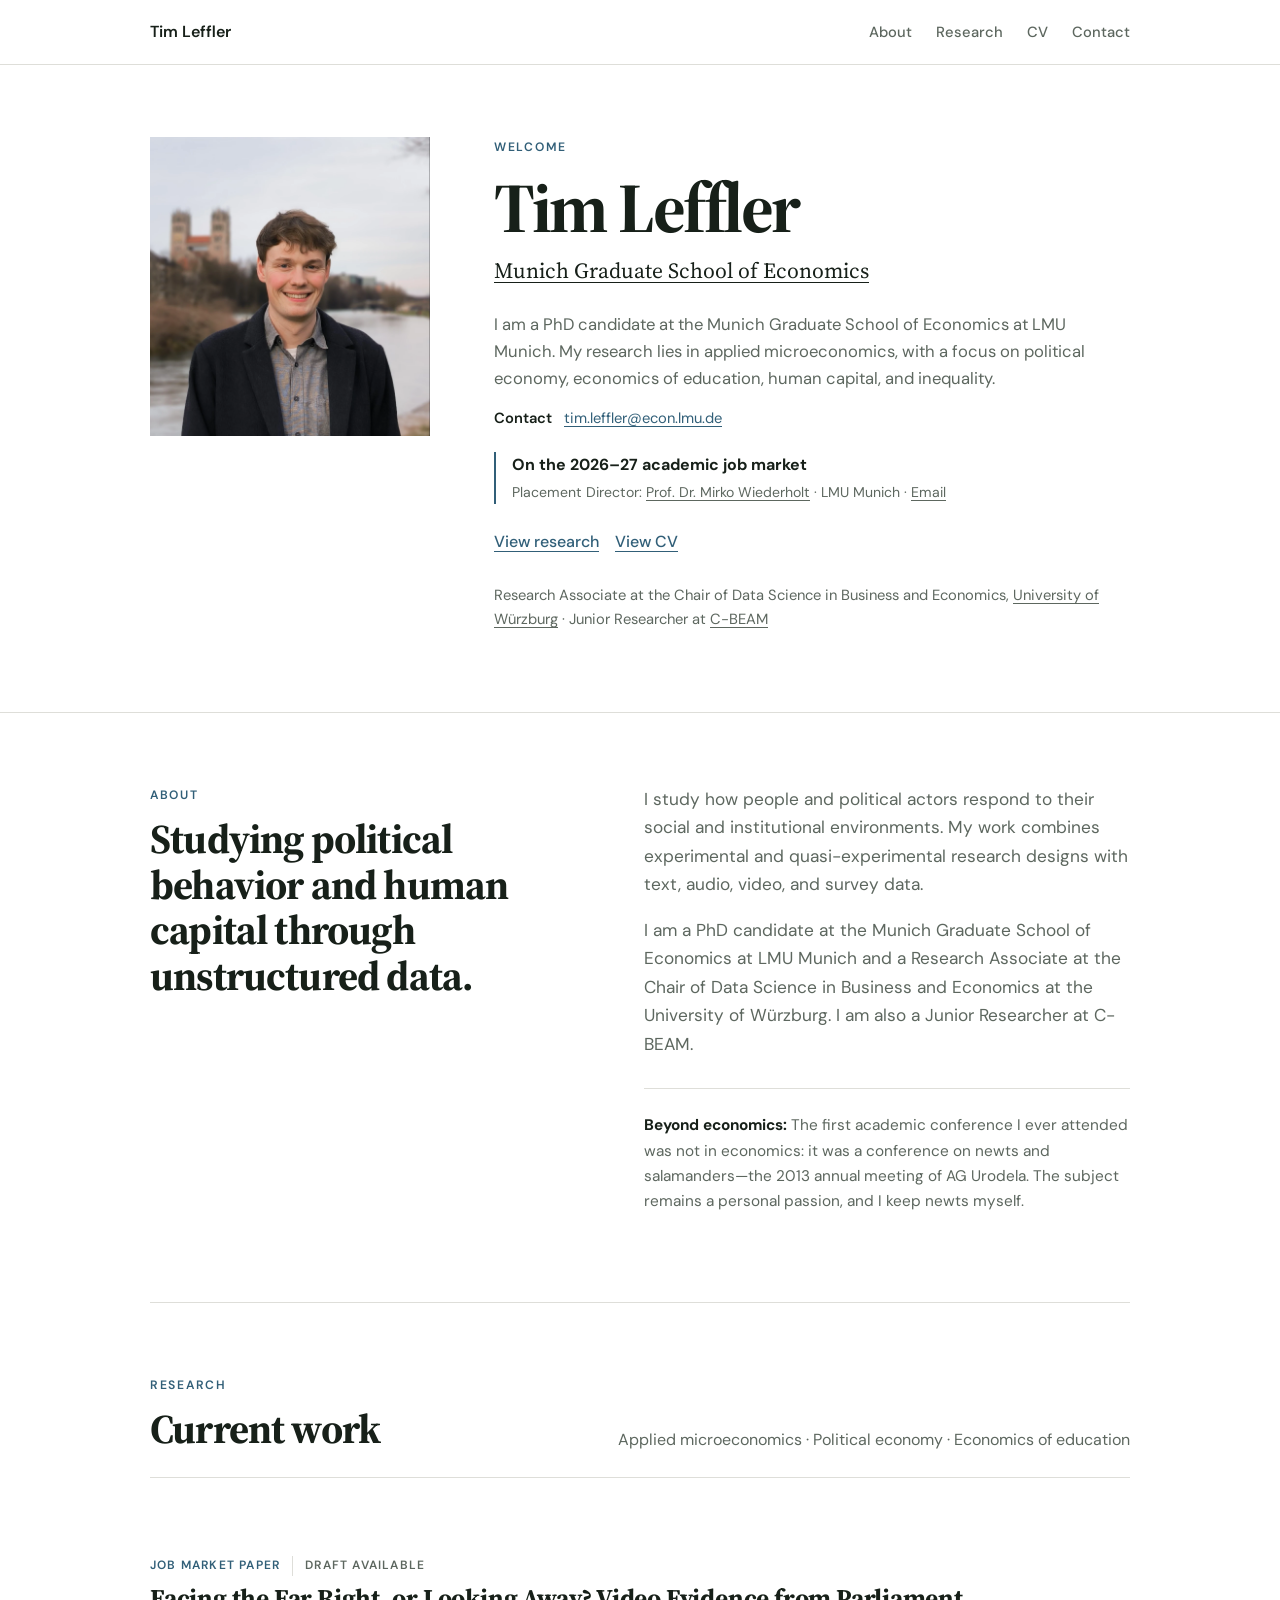
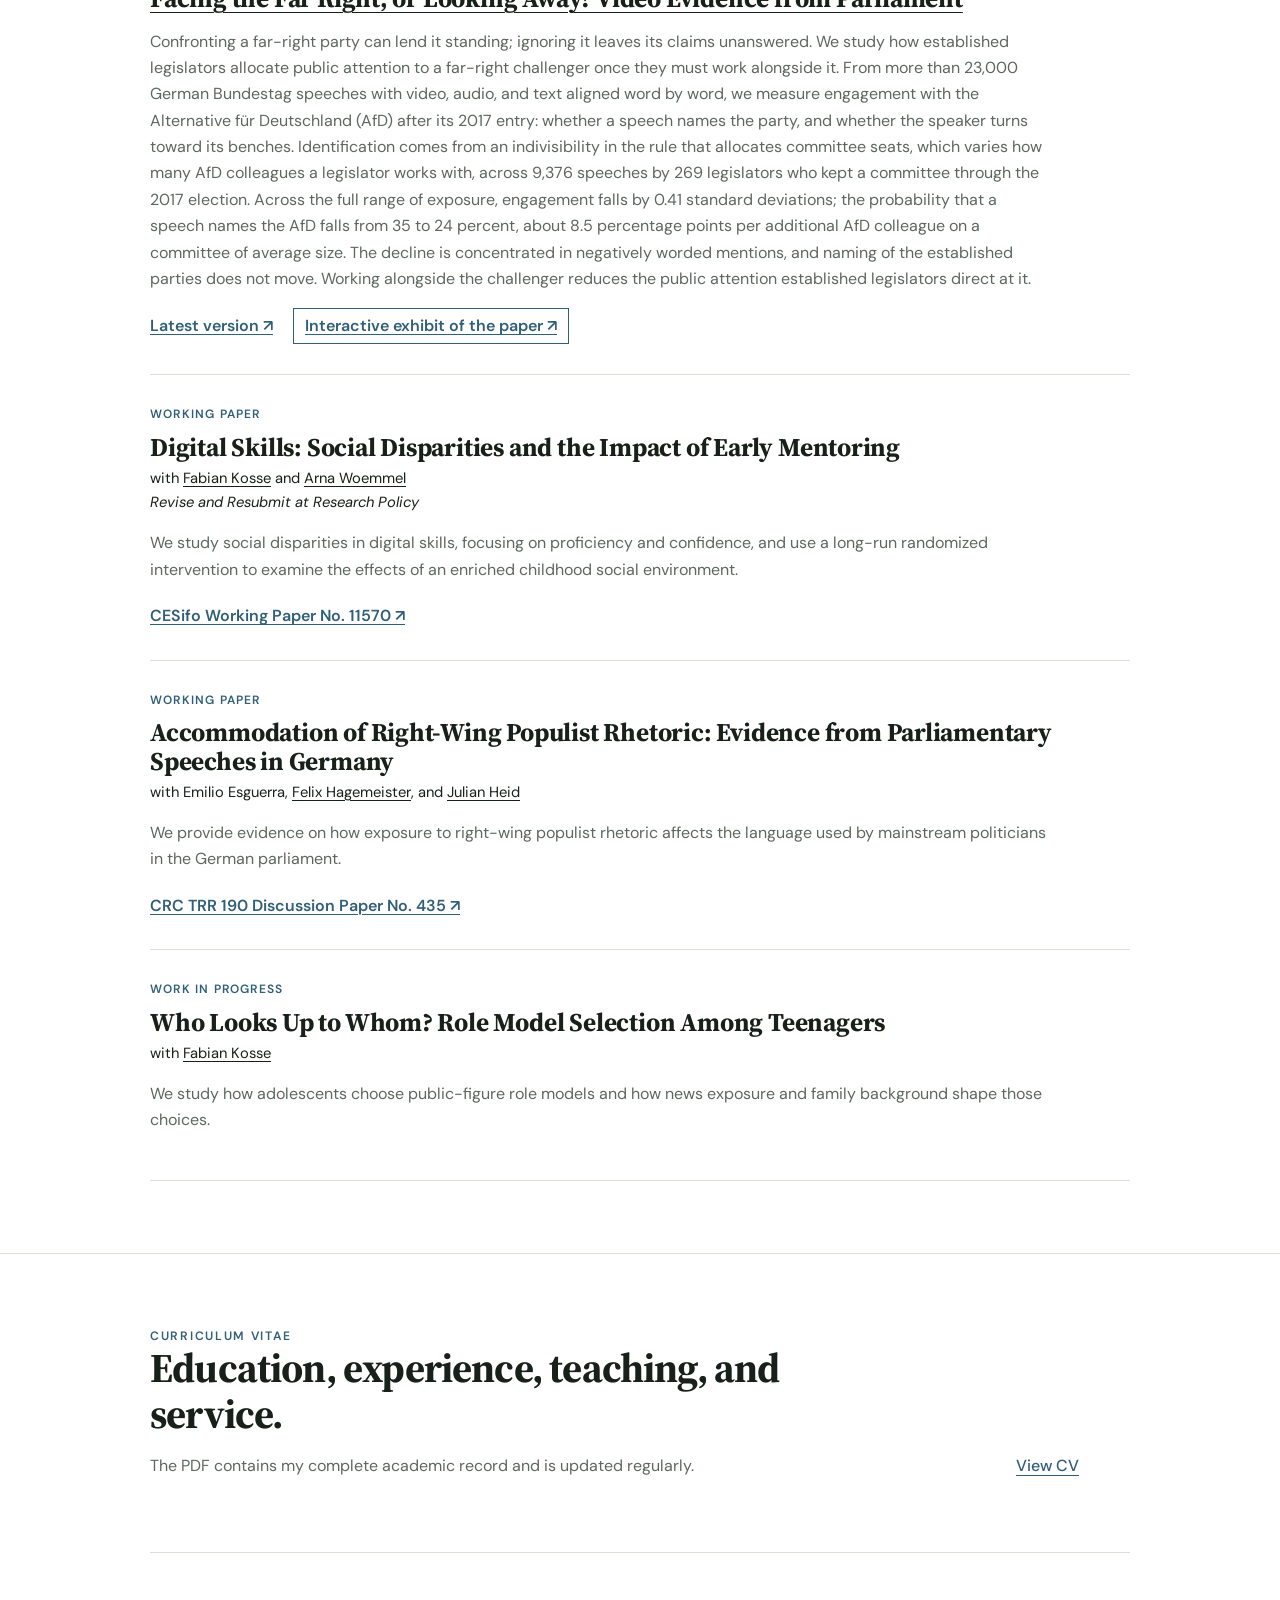
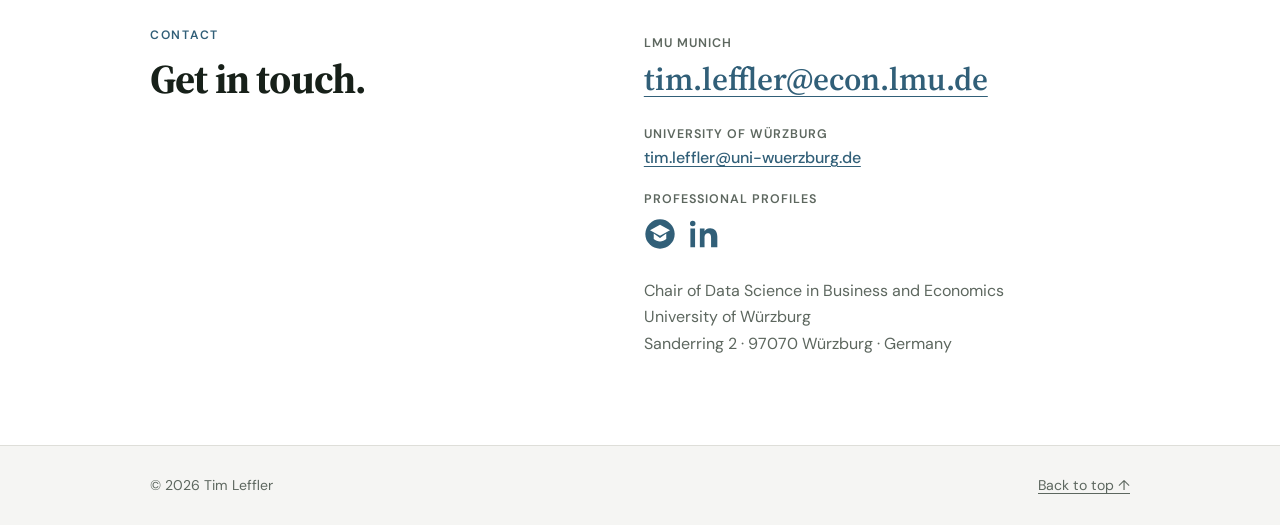
==== index.html @ 572070c0 "Add welcome greeting to homepage" ====
<!doctype html>
<html lang="en">
<head>
  <meta charset="utf-8">
  <meta name="viewport" content="width=device-width, initial-scale=1">
  <meta name="description" content="Tim Leffler is a PhD candidate at the Munich Graduate School of Economics researching political economy, economics of education, human capital, and inequality.">
  <meta name="robots" content="index, follow">
  <meta name="theme-color" content="#f7f5f0">
  <title>Tim Leffler | PhD Candidate in Economics</title>
  <link rel="canonical" href="https://tim-leffler.github.io/">
  <meta property="og:type" content="profile">
  <meta property="og:title" content="Tim Leffler | PhD Candidate in Economics">
  <meta property="og:description" content="Research in political economy, economics of education, human capital, and inequality.">
  <meta property="og:url" content="https://tim-leffler.github.io/">
  <meta property="og:image" content="https://tim-leffler.github.io/assets/Foto_Tim_Leffler.webp">
  <script type="application/ld+json">
  {
    "@context": "https://schema.org",
    "@type": "ProfilePage",
    "url": "https://tim-leffler.github.io/",
    "mainEntity": {
      "@type": "Person",
      "name": "Tim Leffler",
      "url": "https://tim-leffler.github.io/",
      "image": "https://tim-leffler.github.io/assets/Foto_Tim_Leffler.webp",
      "jobTitle": "PhD Candidate in Economics",
      "description": "PhD candidate at the Munich Graduate School of Economics researching political economy, economics of education, human capital, and inequality.",
      "affiliation": [
        {
          "@type": "CollegeOrUniversity",
          "name": "Munich Graduate School of Economics, LMU Munich",
          "url": "https://www.econ.lmu.de/en/faculty/mgse/"
        },
        {
          "@type": "CollegeOrUniversity",
          "name": "University of Würzburg",
          "url": "https://www.wiwi.uni-wuerzburg.de/vwl8/"
        },
        {
          "@type": "Organization",
          "name": "C-BEAM",
          "url": "https://sites.google.com/view/cbeam/our-team"
        }
      ]
    }
  }
  </script>
  <link rel="preconnect" href="https://fonts.googleapis.com">
  <link rel="preconnect" href="https://fonts.gstatic.com" crossorigin>
  <link href="https://fonts.googleapis.com/css2?family=DM+Sans:wght@400;500;600&family=Source+Serif+4:opsz,wght@8..60,500;8..60,600&display=swap" rel="stylesheet">
  <link rel="stylesheet" href="styles.css?v=20261105-exhibit">
</head>
<body>
  <a class="skip-link" href="#main">Skip to content</a>

  <header class="site-header">
    <nav class="nav shell" aria-label="Primary navigation">
      <a class="wordmark" href="#top">Tim Leffler</a>
      <div class="nav-links">
        <a href="#about">About</a>
        <a href="#research">Research</a>
        <a href="#cv">CV</a>
        <a href="#contact">Contact</a>
      </div>
    </nav>
  </header>

  <main id="main">
    <section class="hero shell" id="top">
      <figure class="portrait">
        <img src="assets/Foto_Tim_Leffler.webp" alt="Portrait of Tim Leffler" width="1152" height="1232">
      </figure>
      <div class="hero-copy">
        <p class="eyebrow">Welcome</p>
        <h1>Tim Leffler</h1>
        <p class="hero-affiliation">
          <a href="https://www.econ.lmu.de/en/faculty/mgse/">Munich Graduate School of Economics</a>
        </p>
        <p class="hero-intro">
          I am a PhD candidate at the Munich Graduate School of Economics at LMU Munich.
          My research lies in applied microeconomics, with a focus on political economy,
          economics of education, human capital, and inequality.
        </p>
        <p class="hero-email">
          <span>Contact</span>
          <a href="mailto:tim.leffler@econ.lmu.de" data-goatcounter-click="contact-lmu-header">tim.leffler@econ.lmu.de</a>
        </p>
        <div class="job-market-note">
          <p><strong>On the 2026–27 academic job market</strong></p>
          <p>
            Placement Director: <a href="https://sites.google.com/view/mirkowiederholt/startseite">Prof. Dr. Mirko Wiederholt</a> · LMU Munich ·
            <a href="mailto:mirko.wiederholt@econ.lmu.de">Email</a>
          </p>
        </div>
        <div class="hero-actions">
          <a class="button button-primary" href="#research">View research</a>
          <a class="button button-secondary" href="assets/CV_Tim_Leffler.pdf?v=20261104-teaching-present" target="_blank" rel="noopener" data-goatcounter-click="download-cv">View CV</a>
        </div>
        <p class="current-roles">
          Research Associate at the Chair of Data Science in Business and Economics,
          <a href="https://www.wiwi.uni-wuerzburg.de/vwl8/">University of Würzburg</a>
          · Junior Researcher at
          <a href="https://sites.google.com/view/cbeam/our-team">C-BEAM</a>
        </p>
      </div>
    </section>

    <section class="section section-muted" id="about">
      <div class="shell two-column">
        <div>
          <p class="section-kicker">About</p>
          <h2>Studying political behavior and human capital through unstructured data.</h2>
        </div>
        <div class="body-copy">
          <p>
            I study how people and political actors respond to their social and
            institutional environments. My work combines experimental and
            quasi-experimental research designs with text, audio, video, and survey data.
          </p>
          <p>
            I am a PhD candidate at the Munich Graduate School of Economics at LMU Munich
            and a Research Associate at the Chair of Data Science in Business and Economics
            at the University of Würzburg. I am also a Junior Researcher at C-BEAM.
          </p>
          <p class="personal-note">
            <strong>Beyond economics:</strong> The first academic conference I ever
            attended was not in economics: it was a conference on newts and
            salamanders—the 2013 annual meeting of AG Urodela. The subject remains a
            personal passion, and I keep newts myself.
          </p>
        </div>
      </div>
    </section>

    <section class="section shell" id="research">
      <div class="section-heading">
        <div>
          <p class="section-kicker">Research</p>
          <h2>Current work</h2>
        </div>
        <p>Applied microeconomics · Political economy · Economics of education</p>
      </div>

      <article class="paper paper-featured">
        <div class="paper-meta">
          <span>Job Market Paper</span>
          <span class="status">Draft available</span>
        </div>
        <h3><a href="papers/facing-the-far-right/" data-goatcounter-click="download-jmp">Facing the Far Right, or Looking Away? Video Evidence from Parliament</a></h3>
        <p>
          Confronting a far-right party can lend it standing; ignoring it leaves its claims
          unanswered. We study how established legislators allocate public attention to a
          far-right challenger once they must work alongside it. From more than 23,000
          German Bundestag speeches with video, audio, and text aligned word by word, we
          measure engagement with the Alternative für Deutschland (AfD) after its 2017
          entry: whether a speech names the party, and whether the speaker turns toward its
          benches. Identification comes from an indivisibility in the rule that allocates
          committee seats, which varies how many AfD colleagues a legislator works with,
          across 9,376 speeches by 269 legislators who kept a committee through the 2017
          election. Across the full range of exposure, engagement falls by 0.41 standard
          deviations; the probability that a speech names the AfD falls from 35 to 24
          percent, about 8.5 percentage points per additional AfD colleague on a committee
          of average size. The decline is concentrated in negatively worded mentions, and
          naming of the established parties does not move. Working alongside the challenger
          reduces the public attention established legislators direct at it.
        </p>
        <div class="paper-links">
          <a class="paper-link" href="papers/facing-the-far-right/" data-goatcounter-click="download-jmp">Latest version <span aria-hidden="true">↗</span></a>
          <a class="exhibit-link" href="papers/facing-the-far-right/exhibit/" data-goatcounter-click="jmp-interactive-exhibit">Interactive exhibit of the paper <span aria-hidden="true">↗</span></a>
        </div>
      </article>

      <div class="paper-list">
        <article class="paper">
          <div class="paper-meta"><span>Working Paper</span></div>
          <h3>Digital Skills: Social Disparities and the Impact of Early Mentoring</h3>
          <p class="coauthors">with <a href="https://sites.google.com/site/fabiankosse">Fabian Kosse</a> and <a href="https://www.arnawoemmel.com">Arna Woemmel</a><br><em>Revise and Resubmit at Research Policy</em></p>
          <p>
            We study social disparities in digital skills, focusing on proficiency and
            confidence, and use a long-run randomized intervention to examine the effects
            of an enriched childhood social environment.
          </p>
          <a class="paper-link" href="https://www.ifo.de/DocDL/cesifo1_wp11570.pdf" data-goatcounter-click="digital-skills-paper">CESifo Working Paper No. 11570 <span aria-hidden="true">↗</span></a>
        </article>

        <article class="paper">
          <div class="paper-meta"><span>Working Paper</span></div>
          <h3>Accommodation of Right-Wing Populist Rhetoric: Evidence from Parliamentary Speeches in Germany</h3>
          <p class="coauthors">with Emilio Esguerra, <a href="https://sites.google.com/view/felix-hagemeister/home">Felix Hagemeister</a>, and <a href="https://sites.google.com/view/julian-heid/home">Julian Heid</a></p>
          <p>
            We provide evidence on how exposure to right-wing populist rhetoric affects
            the language used by mainstream politicians in the German parliament.
          </p>
          <a class="paper-link" href="https://rationality-and-competition.de/wp-content/uploads/discussion_paper/435.pdf" data-goatcounter-click="accommodation-paper">CRC TRR 190 Discussion Paper No. 435 <span aria-hidden="true">↗</span></a>
        </article>

        <article class="paper">
          <div class="paper-meta"><span>Work in Progress</span></div>
          <h3>Who Looks Up to Whom? Role Model Selection Among Teenagers</h3>
          <p class="coauthors">with <a href="https://sites.google.com/site/fabiankosse">Fabian Kosse</a></p>
          <p>
            We study how adolescents choose public-figure role models and how news
            exposure and family background shape those choices.
          </p>
        </article>
      </div>
    </section>

    <section class="section section-accent" id="cv">
      <div class="shell cv-panel">
        <div>
          <p class="section-kicker">Curriculum Vitae</p>
          <h2>Education, experience, teaching, and service.</h2>
          <p>The PDF contains my complete academic record and is updated regularly.</p>
        </div>
        <div class="cv-actions">
          <a class="button button-light" href="assets/CV_Tim_Leffler.pdf?v=20261104-teaching-present" target="_blank" rel="noopener" data-goatcounter-click="download-cv">View CV</a>
        </div>
      </div>
    </section>

    <section class="section shell" id="contact">
      <div class="two-column contact-grid">
        <div>
          <p class="section-kicker">Contact</p>
          <h2>Get in touch.</h2>
        </div>
        <div class="contact-details">
          <div class="contact-email-list">
            <p>
              <span>LMU Munich</span>
              <a class="email" href="mailto:tim.leffler@econ.lmu.de">tim.leffler@econ.lmu.de</a>
            </p>
            <p>
              <span>University of Würzburg</span>
              <a class="email-secondary" href="mailto:tim.leffler@uni-wuerzburg.de">tim.leffler@uni-wuerzburg.de</a>
            </p>
            <div class="profile-group">
              <span>Professional profiles</span>
              <div class="profile-links">
                <a class="profile-icon" href="https://scholar.google.com/citations?user=oAqFFsoAAAAJ&amp;hl=en" target="_blank" rel="noopener" aria-label="Google Scholar" title="Google Scholar">
                  <svg viewBox="0 0 24 24" aria-hidden="true">
                    <circle cx="12" cy="12" r="11"></circle>
                    <path d="M4.5 9.2 12 5l7.5 4.2L12 13.4 4.5 9.2Zm2.8 2.5v4.1c2.7 2.4 6.7 2.4 9.4 0v-4.1L12 15l-4.7-3.3Z"></path>
                  </svg>
                </a>
                <a class="profile-icon" href="https://www.linkedin.com/in/tim-leffler-196843194/" target="_blank" rel="noopener" aria-label="LinkedIn" title="LinkedIn">
                  <svg viewBox="0 0 24 24" aria-hidden="true">
                    <path d="M5.3 7.8H1.8V22h3.5V7.8ZM3.55 2A2.05 2.05 0 1 0 3.55 6.1 2.05 2.05 0 0 0 3.55 2ZM22 13.9c0-4.3-2.3-6.3-5.4-6.3-2.5 0-3.6 1.4-4.2 2.3V7.8H8.9V22h3.5v-7c0-1.8.3-3.6 2.6-3.6 2.2 0 2.3 2.1 2.3 3.7V22H22v-8.1Z"></path>
                  </svg>
                </a>
              </div>
            </div>
          </div>
          <p>Chair of Data Science in Business and Economics<br>University of Würzburg<br>Sanderring 2 · 97070 Würzburg · Germany</p>
        </div>
      </div>
    </section>
  </main>

  <footer>
    <div class="shell footer-inner">
      <p>© <span id="year">2026</span> Tim Leffler</p>
      <a href="#top">Back to top ↑</a>
    </div>
  </footer>

  <script>
    document.getElementById("year").textContent = new Date().getFullYear();
  </script>
  <script data-goatcounter="https://tim-leffler.goatcounter.com/count"
          async src="https://gc.zgo.at/count.js"></script>
</body>
</html>
---- styles.css ----
:root {
  --ink: #172019;
  --muted: #5d675f;
  --paper: #f5f5f3;
  --white: #ffffff;
  --line: #deded9;
  --green: #315f78;
  --green-dark: #24485c;
  --sage: #edf2f4;
  --serif: "Source Serif 4", Georgia, serif;
  --sans: "DM Sans", Arial, sans-serif;
}

* { box-sizing: border-box; }
html { scroll-behavior: smooth; }
body {
  margin: 0;
  background: var(--white);
  color: var(--ink);
  font-family: var(--sans);
  font-size: 16px;
  line-height: 1.65;
  -webkit-font-smoothing: antialiased;
}
a { color: inherit; text-decoration-thickness: 1px; text-underline-offset: .2em; }
a:hover { color: var(--green); }
.shell { width: min(980px, calc(100% - 48px)); margin-inline: auto; }
.skip-link {
  position: absolute;
  left: 16px;
  top: -80px;
  background: var(--ink);
  color: white;
  padding: 10px 16px;
  z-index: 20;
}
.skip-link:focus { top: 16px; }

.site-header {
  background: var(--white);
  border-bottom: 1px solid var(--line);
}
.nav { min-height: 64px; display: flex; align-items: center; justify-content: space-between; }
.wordmark { font-family: var(--sans); font-size: 1rem; font-weight: 600; text-decoration: none; }
.nav-links { display: flex; gap: 24px; }
.nav-links a { color: var(--muted); font-size: .92rem; font-weight: 500; text-decoration: none; }
.nav-links a:hover { color: var(--ink); }

.hero {
  padding-block: 72px 80px;
  display: grid;
  grid-template-columns: 280px minmax(0, 1fr);
  gap: 64px;
  align-items: start;
}
.eyebrow, .section-kicker, .card-label {
  margin: 0 0 12px;
  color: var(--green);
  font-size: .76rem;
  font-weight: 600;
  letter-spacing: .14em;
  text-transform: uppercase;
}
h1, h2, h3 { font-family: var(--serif); line-height: 1.12; }
h1 { margin: 0; font-size: clamp(2.7rem, 6vw, 4.4rem); letter-spacing: -.035em; }
h2 { margin: 0; font-size: clamp(1.8rem, 3.2vw, 2.7rem); letter-spacing: -.02em; }
h3 { margin: 8px 0 10px; font-size: clamp(1.25rem, 2vw, 1.6rem); letter-spacing: -.008em; }
.hero-affiliation { margin: 5px 0 22px; font-family: var(--serif); font-size: 1.35rem; }
.hero-intro { max-width: 640px; margin: 0; color: var(--muted); font-size: 1.04rem; }
.hero-email { margin: 13px 0 0; color: var(--muted); font-size: .92rem; }
.hero-email span { margin-right: 8px; color: var(--ink); font-weight: 600; }
.hero-email a { color: var(--green); }
.job-market-note { margin-top: 22px; padding-left: 16px; border-left: 2px solid var(--green); }
.job-market-note p { margin: 0; }
.job-market-note p + p { margin-top: 2px; color: var(--muted); font-size: .88rem; }
.hero-actions { display: flex; gap: 16px; margin-top: 25px; flex-wrap: wrap; }
.button {
  display: inline-flex;
  min-height: auto;
  padding: 0;
  align-items: center;
  justify-content: center;
  border: 0;
  font-weight: 500;
  text-decoration: underline;
  text-underline-offset: .22em;
}
.button-primary { background: transparent; color: var(--green); }
.button-primary:hover { background: transparent; color: var(--green-dark); }
.button-secondary { color: var(--green); }
.button-secondary:hover { background: transparent; }

.portrait {
  margin: 0;
  overflow: hidden;
  background: var(--paper);
}
.portrait img {
  display: block;
  width: 100%;
  height: auto;
}
.current-roles { margin: 28px 0 0; color: var(--muted); font-size: .92rem; }

.section { padding-block: 72px; scroll-margin-top: 64px; border-top: 1px solid var(--line); }
.section-muted { background: var(--white); }
.two-column { display: grid; grid-template-columns: minmax(0, .9fr) minmax(0, 1.1fr); gap: 96px; }
.body-copy { color: var(--muted); font-size: 1.08rem; }
.body-copy p:first-child { margin-top: 0; }
.personal-note {
  margin-top: 30px;
  padding-top: 24px;
  border-top: 1px solid var(--line);
  font-size: .96rem;
}
.personal-note strong { color: var(--ink); }
.section-heading {
  display: flex;
  align-items: end;
  justify-content: space-between;
  gap: 40px;
  margin-bottom: 48px;
  padding-bottom: 24px;
  border-bottom: 1px solid var(--line);
}
.section-heading > p { margin: 0; color: var(--muted); text-align: right; }

.paper { padding: 30px 0; border-bottom: 1px solid var(--line); }
.paper-featured { margin: 0; padding: 30px 0; background: transparent; border: 0; border-bottom: 1px solid var(--line); }
.paper-meta { display: flex; gap: 12px; align-items: center; color: var(--green); font-size: .75rem; font-weight: 600; letter-spacing: .1em; text-transform: uppercase; }
.paper-meta .status { padding-left: 12px; border-left: 1px solid var(--line); color: var(--muted); }
.paper p { max-width: 900px; color: var(--muted); }
.paper .coauthors { margin-top: -6px; color: var(--ink); font-size: .92rem; }
.paper-link { display: inline-block; margin-top: 4px; color: var(--green); font-weight: 600; }
.paper-links { display: flex; flex-wrap: wrap; align-items: center; gap: 12px 20px; margin-top: 10px; }
.paper-links .paper-link { margin-top: 0; }
.exhibit-link {
  display: inline-block;
  padding: 7px 11px;
  border: 1px solid var(--green);
  color: var(--green);
  font-weight: 600;
  line-height: 1.25;
}
.exhibit-link:hover { background: var(--green); color: var(--white); }

.section-accent { background: var(--white); color: var(--ink); }
.section-accent .section-kicker { color: var(--green); }
.cv-panel { display: flex; align-items: end; justify-content: space-between; gap: 64px; }
.cv-panel p { margin-bottom: 0; color: var(--muted); }
.cv-actions { min-width: 165px; display: grid; gap: 14px; }
.button-light { background: transparent; color: var(--green); }
.button-light:hover { background: transparent; color: var(--green-dark); }
.text-link-light { color: var(--green); font-weight: 500; text-align: left; }
.text-link-light:hover { color: var(--green-dark); }

.contact-grid { align-items: start; }
.contact-details { padding-top: 8px; }
.email { color: var(--green); font-family: var(--serif); font-size: clamp(1.3rem, 2.8vw, 2rem); font-weight: 600; }
.contact-email-list p { margin: 0 0 18px; }
.contact-email-list span { display: block; color: var(--muted); font-size: .78rem; font-weight: 600; letter-spacing: .08em; text-transform: uppercase; }
.profile-group { margin-bottom: 18px; }
.profile-links { display: flex; gap: 12px; margin-top: 8px; }
.profile-icon { display: inline-flex; width: 32px; height: 32px; color: var(--green); text-decoration: none; }
.profile-icon:hover { color: var(--green-dark); }
.profile-icon svg { display: block; width: 100%; height: 100%; fill: currentColor; }
.profile-icon:first-child svg path { fill: var(--white); }
.email-secondary { color: var(--green); font-size: 1rem; font-weight: 500; }
.contact-details p { margin-top: 28px; color: var(--muted); }
.contact-details .contact-email-list p { margin-top: 0; }

footer { padding-block: 28px; background: var(--paper); border-top: 1px solid var(--line); }
.footer-inner { display: flex; justify-content: space-between; color: var(--muted); font-size: .88rem; }
.footer-inner p { margin: 0; }

@media (max-width: 820px) {
  .shell { width: min(100% - 32px, 680px); }
  .nav-links { gap: 18px; }
  .nav-links a:nth-child(1) { display: none; }
  .hero { padding-block: 56px 64px; grid-template-columns: 220px minmax(0, 1fr); gap: 40px; }
  .two-column { grid-template-columns: 1fr; gap: 32px; }
  .section { padding-block: 72px; }
  .section-heading, .cv-panel { align-items: start; flex-direction: column; }
  .section-heading > p { text-align: left; }
  .cv-actions { width: 100%; }
  .paper-featured { padding: 28px; }
}

@media (max-width: 520px) {
  .nav { min-height: 64px; }
  .nav-links { gap: 14px; }
  .nav-links a { font-size: .84rem; }
  .hero { padding-top: 56px; }
  .hero { grid-template-columns: 1fr; gap: 32px; }
  .portrait { width: min(76vw, 300px); }
  .paper-meta { align-items: flex-start; flex-direction: column; gap: 5px; }
  .paper-meta .status { padding-left: 0; border-left: 0; }
  .footer-inner { gap: 12px; flex-direction: column; }
}

@media (prefers-reduced-motion: reduce) {
  html { scroll-behavior: auto; }
}
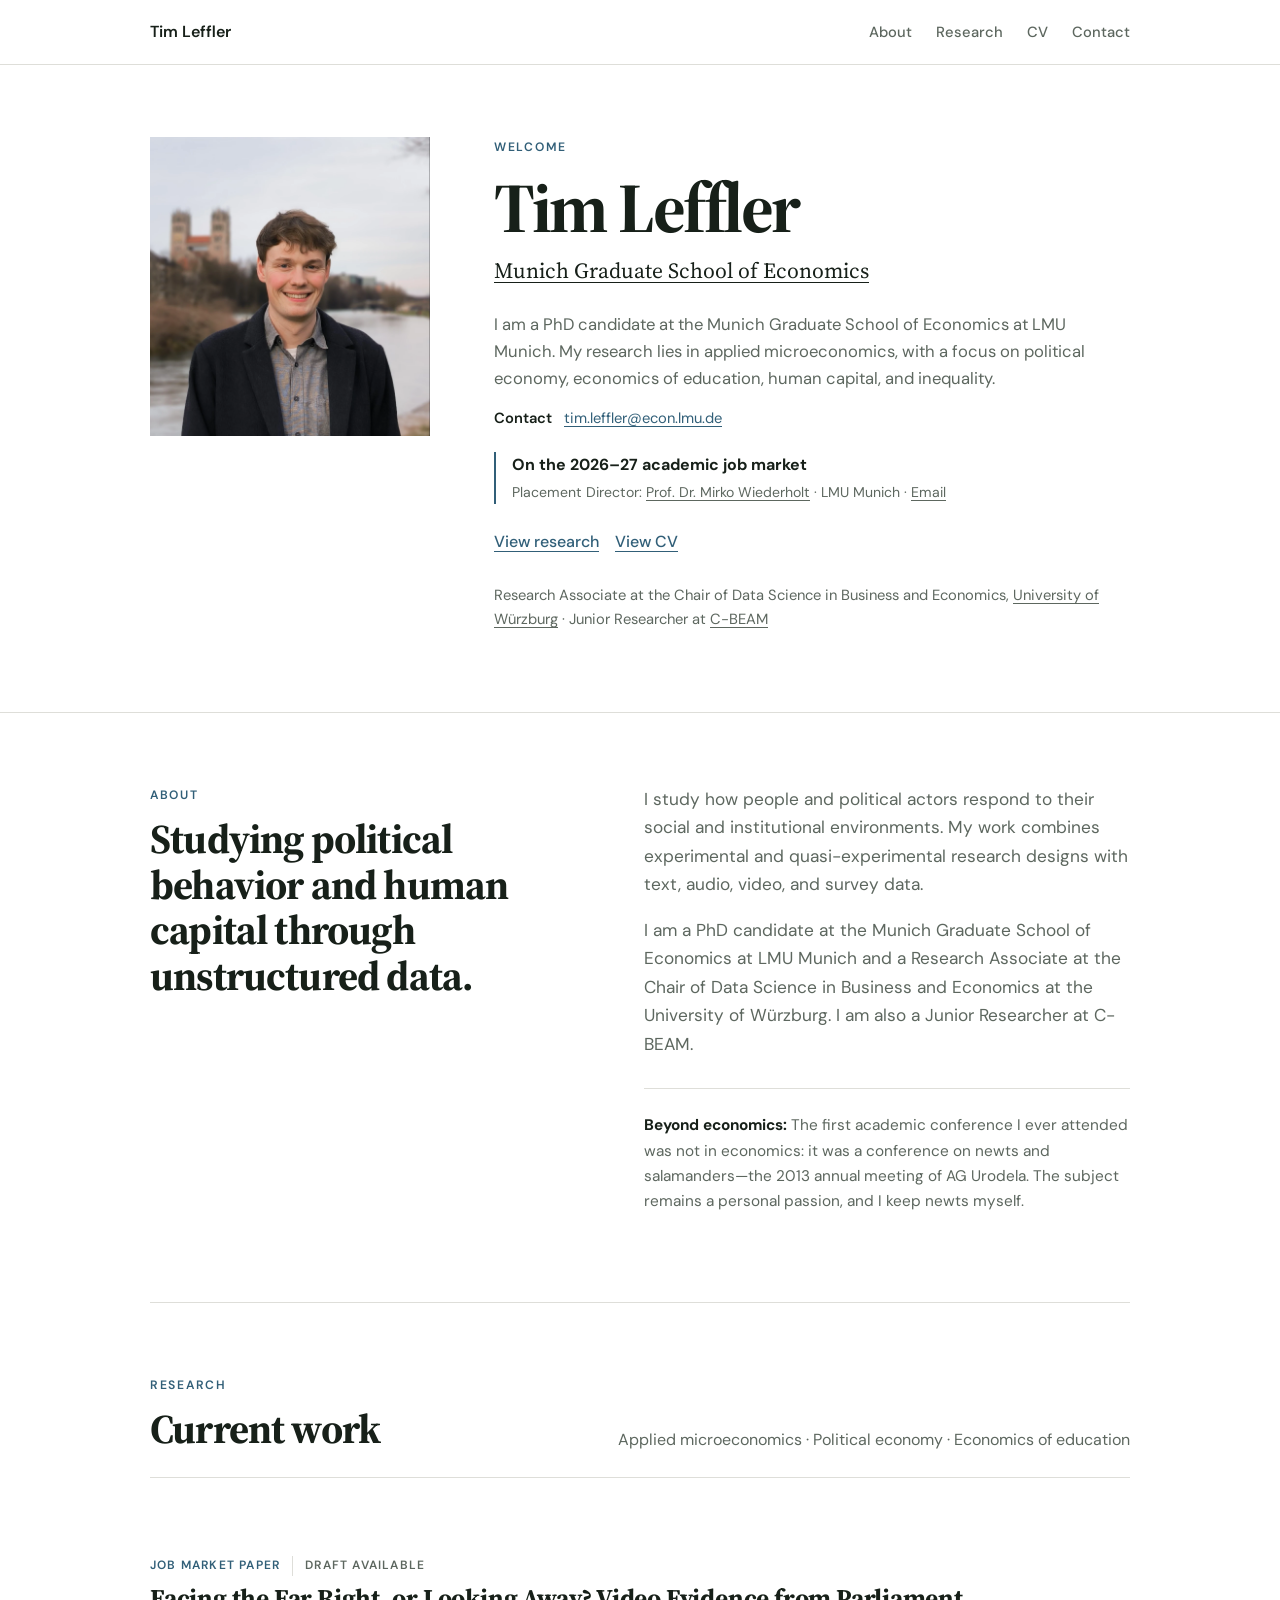
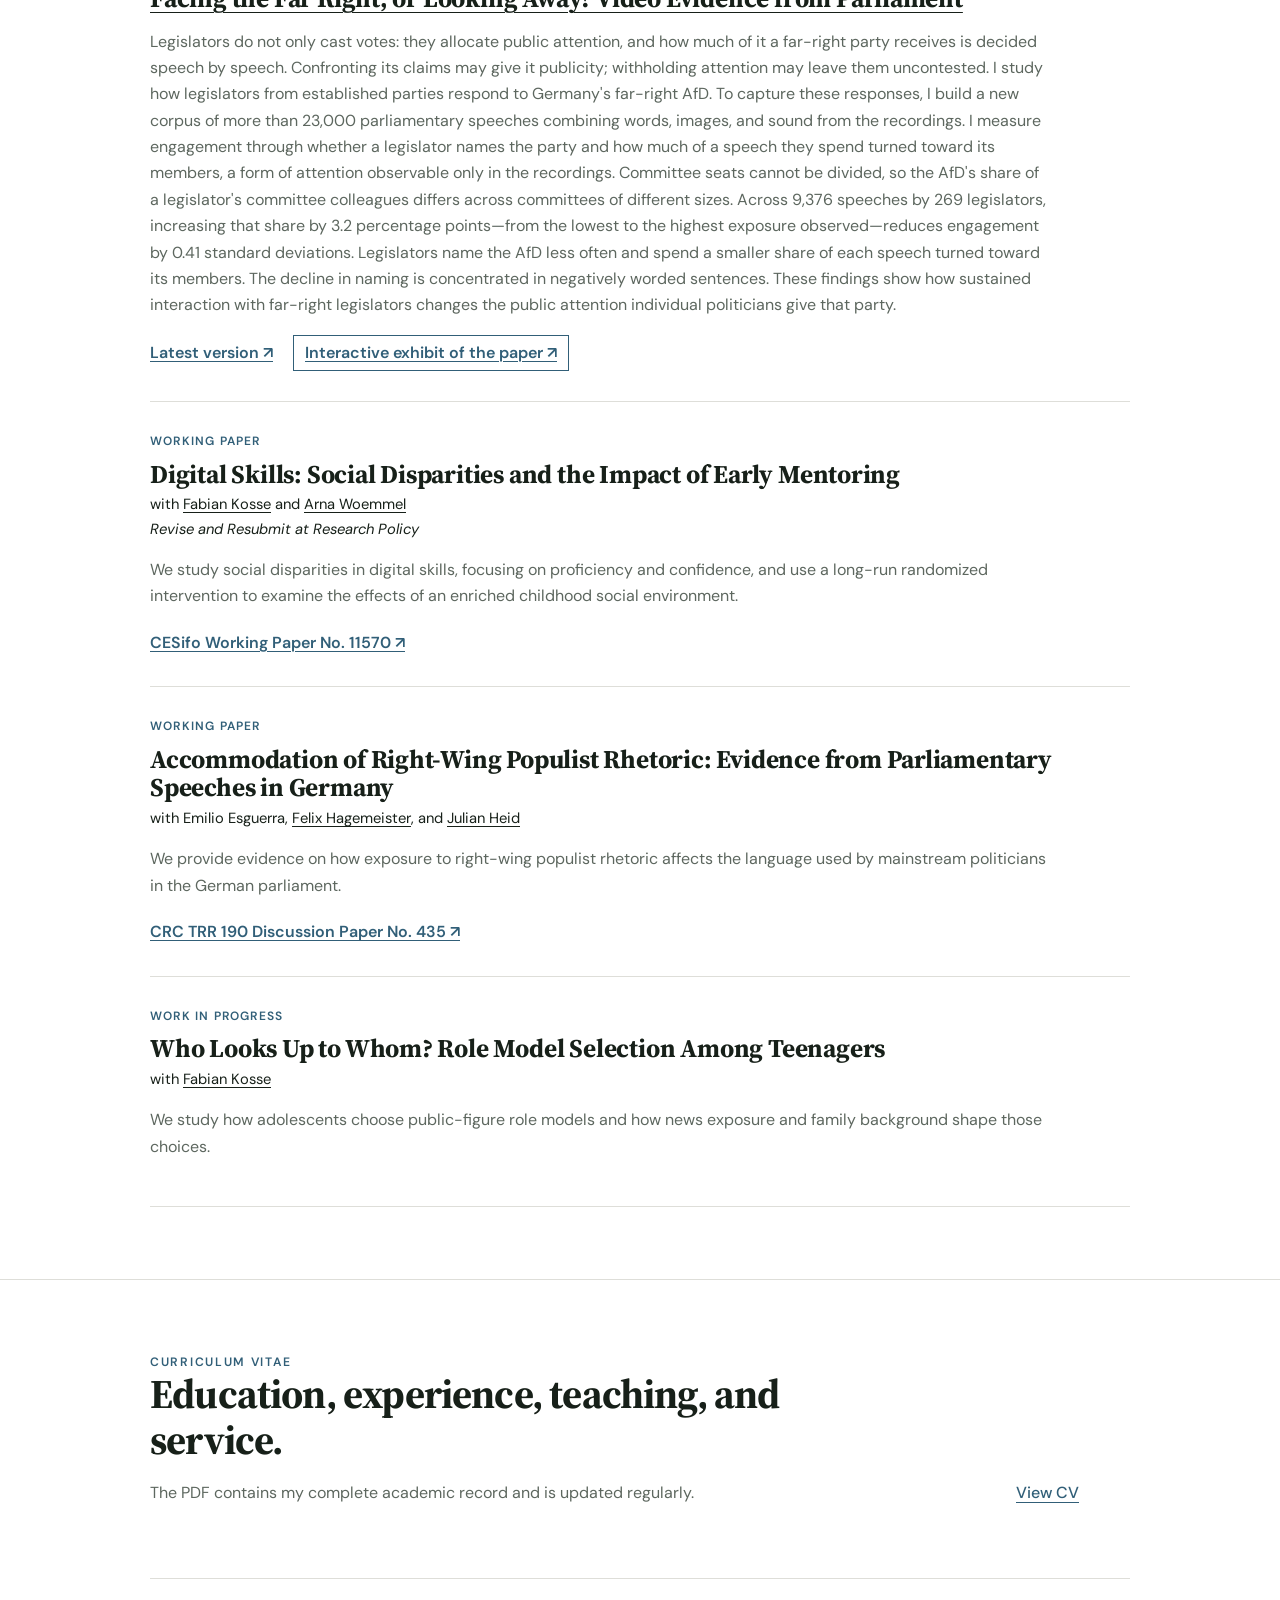
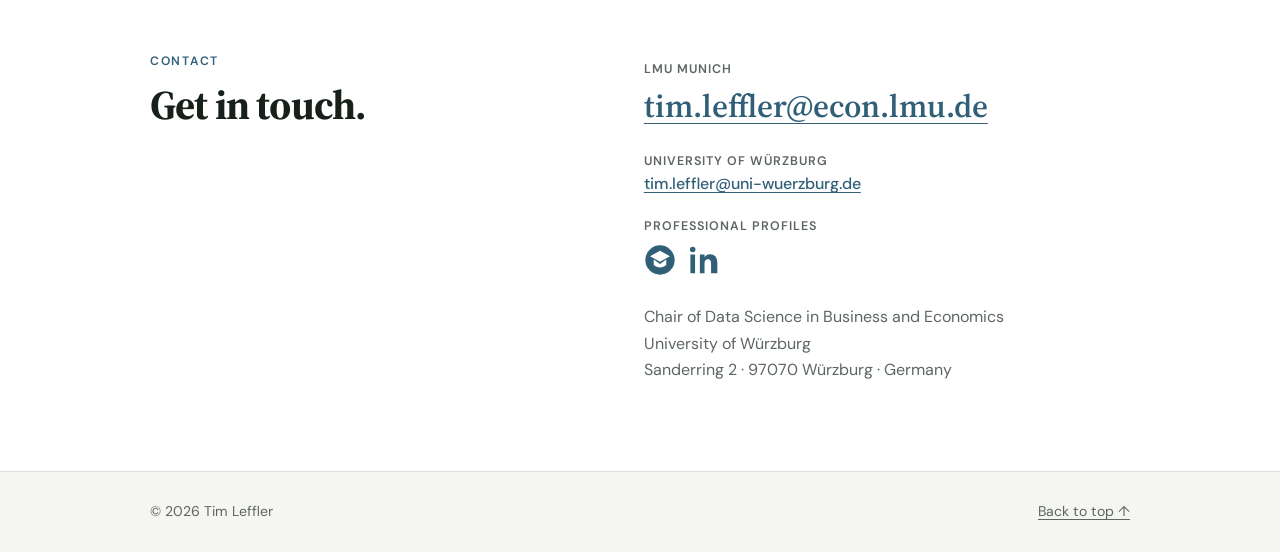
==== commit a799f13c: "Update job market paper and trim exhibit speech" ====
--- a/index.html
+++ b/index.html
@@ -94,7 +94,7 @@
         </div>
         <div class="hero-actions">
           <a class="button button-primary" href="#research">View research</a>
-          <a class="button button-secondary" href="assets/CV_Tim_Leffler.pdf?v=20261104-teaching-present" target="_blank" rel="noopener" data-goatcounter-click="download-cv">View CV</a>
+          <a class="button button-secondary" href="assets/CV_Tim_Leffler.pdf?v=20261110-jmp-update" target="_blank" rel="noopener" data-goatcounter-click="download-cv">View CV</a>
         </div>
         <p class="current-roles">
           Research Associate at the Chair of Data Science in Business and Economics,
@@ -148,21 +148,23 @@
         </div>
         <h3><a href="papers/facing-the-far-right/" data-goatcounter-click="download-jmp">Facing the Far Right, or Looking Away? Video Evidence from Parliament</a></h3>
         <p>
-          Confronting a far-right party can lend it standing; ignoring it leaves its claims
-          unanswered. We study how established legislators allocate public attention to a
-          far-right challenger once they must work alongside it. From more than 23,000
-          German Bundestag speeches with video, audio, and text aligned word by word, we
-          measure engagement with the Alternative für Deutschland (AfD) after its 2017
-          entry: whether a speech names the party, and whether the speaker turns toward its
-          benches. Identification comes from an indivisibility in the rule that allocates
-          committee seats, which varies how many AfD colleagues a legislator works with,
-          across 9,376 speeches by 269 legislators who kept a committee through the 2017
-          election. Across the full range of exposure, engagement falls by 0.41 standard
-          deviations; the probability that a speech names the AfD falls from 35 to 24
-          percent, about 8.5 percentage points per additional AfD colleague on a committee
-          of average size. The decline is concentrated in negatively worded mentions, and
-          naming of the established parties does not move. Working alongside the challenger
-          reduces the public attention established legislators direct at it.
+          Legislators do not only cast votes: they allocate public attention, and how much
+          of it a far-right party receives is decided speech by speech. Confronting its claims
+          may give it publicity; withholding attention may leave them uncontested. I study
+          how legislators from established parties respond to Germany's far-right AfD. To
+          capture these responses, I build a new corpus of more than 23,000 parliamentary
+          speeches combining words, images, and sound from the recordings. I measure
+          engagement through whether a legislator names the party and how much of a speech
+          they spend turned toward its members, a form of attention observable only in the
+          recordings. Committee seats cannot be divided, so the AfD's share of a legislator's
+          committee colleagues differs across committees of different sizes. Across 9,376
+          speeches by 269 legislators, increasing that share by 3.2 percentage points—from
+          the lowest to the highest exposure observed—reduces engagement by 0.41 standard
+          deviations. Legislators name the AfD less often and spend a smaller share of each
+          speech turned toward its members. The decline in naming is concentrated in
+          negatively worded sentences. These findings show how sustained interaction with
+          far-right legislators changes the public attention individual politicians give that
+          party.
         </p>
         <div class="paper-links">
           <a class="paper-link" href="papers/facing-the-far-right/" data-goatcounter-click="download-jmp">Latest version <span aria-hidden="true">↗</span></a>
@@ -214,7 +216,7 @@
           <p>The PDF contains my complete academic record and is updated regularly.</p>
         </div>
         <div class="cv-actions">
-          <a class="button button-light" href="assets/CV_Tim_Leffler.pdf?v=20261104-teaching-present" target="_blank" rel="noopener" data-goatcounter-click="download-cv">View CV</a>
+          <a class="button button-light" href="assets/CV_Tim_Leffler.pdf?v=20261110-jmp-update" target="_blank" rel="noopener" data-goatcounter-click="download-cv">View CV</a>
         </div>
       </div>
     </section>
